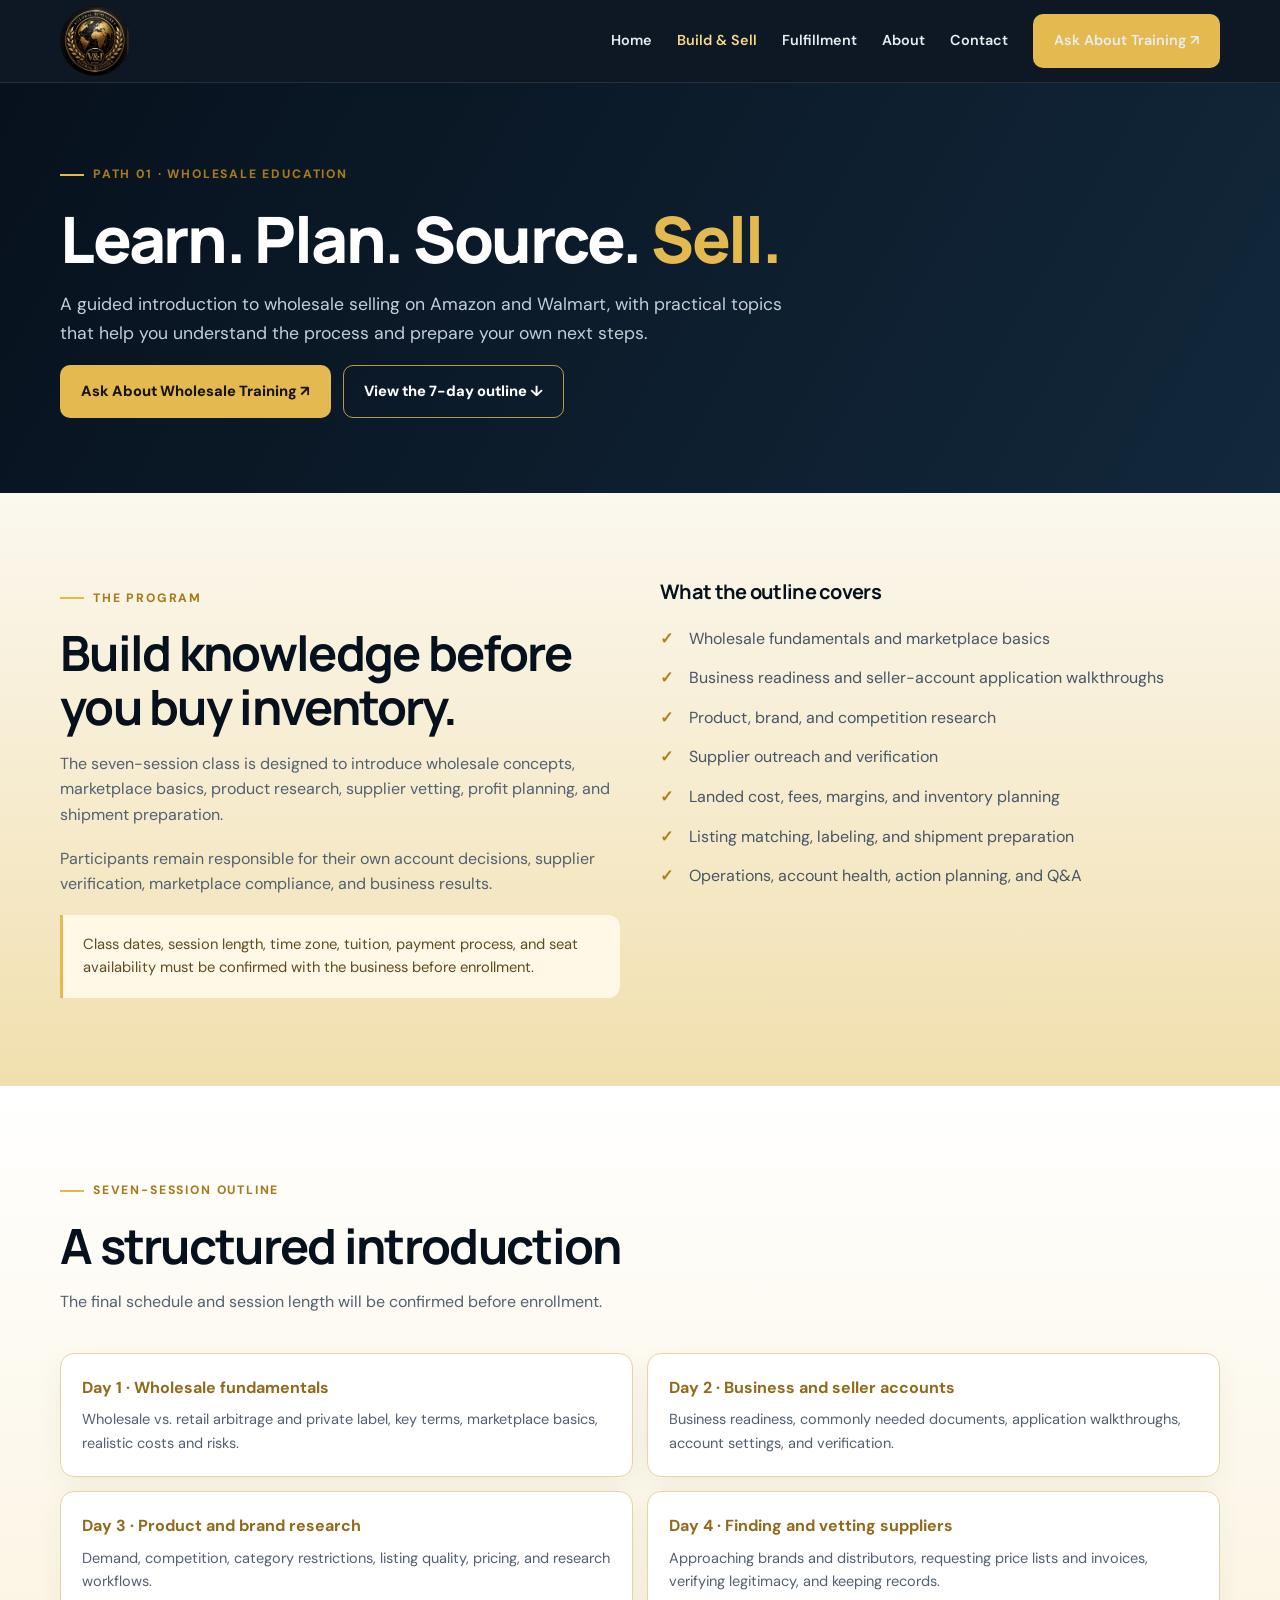
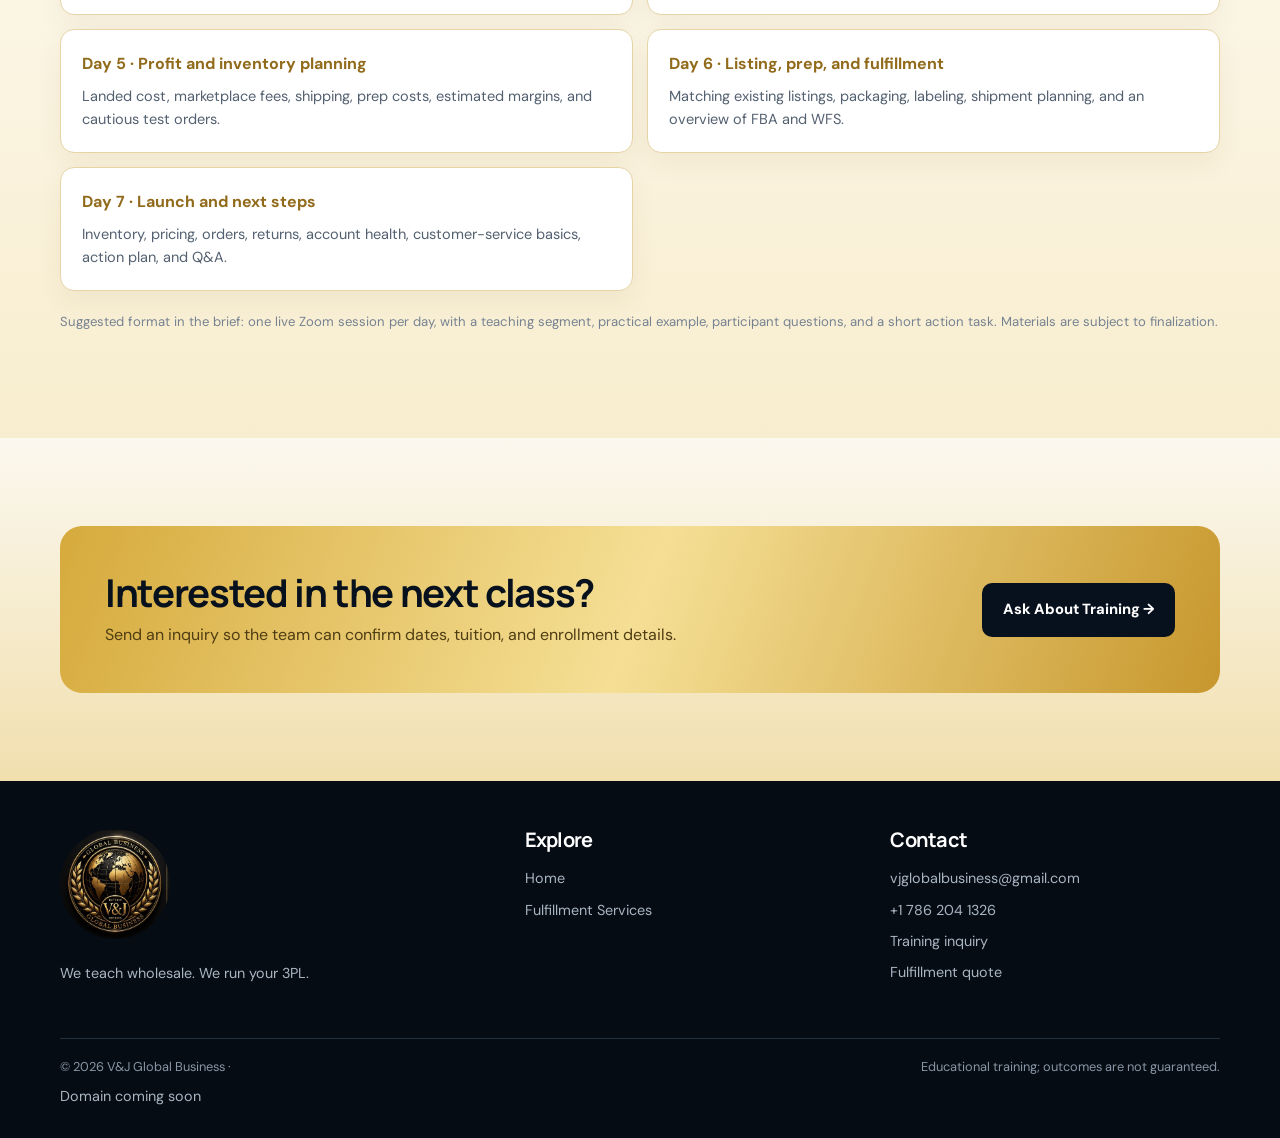
==== build-sell.html @ 7b7fcc50 "Add files via upload" ====
<!doctype html><html lang="en"><head><meta charset="utf-8"><meta name="viewport" content="width=device-width,initial-scale=1"><meta name="description" content="Explore V&J Global Business's guided seven-day wholesale education program for Amazon and Walmart sellers."><title>Build & Sell | V&J Global Business</title><link rel="icon" href="/favicon.svg" type="image/svg+xml"><link rel="stylesheet" href="/styles.css"><script defer src="/app.js"></script></head><body><header class="site-header"><div class="container nav"><a class="brand" href="/"><img src="/vj-global-business-logo.jpeg" alt="V&J Global Business"></a><button class="menu-toggle" aria-label="Open navigation" aria-expanded="false">☰</button><nav class="nav-links"><a href="/">Home</a><a class="active" href="/build-sell.html">Build & Sell</a><a href="/fulfillment.html">Fulfillment</a><a href="/about.html">About</a><a href="/contact.html">Contact</a><a class="btn btn-gold nav-cta" href="/contact.html#training-form">Ask About Training ↗</a></nav></div></header><main><section class="page-hero"><div class="container"><div class="eyebrow">Path 01 · Wholesale education</div><h1>Learn. Plan. Source. <span style="color:var(--gold)">Sell.</span></h1><p>A guided introduction to wholesale selling on Amazon and Walmart, with practical topics that help you understand the process and prepare your own next steps.</p><div class="btn-row"><a class="btn btn-gold" href="/contact.html#training-form">Ask About Wholesale Training ↗</a><a class="btn btn-outline" href="#curriculum">View the 7-day outline ↓</a></div></div></section><section class="section"><div class="container content-grid"><div><div class="eyebrow">The program</div><h2>Build knowledge before you buy inventory.</h2><p>The seven-session class is designed to introduce wholesale concepts, marketplace basics, product research, supplier vetting, profit planning, and shipment preparation.</p><p>Participants remain responsible for their own account decisions, supplier verification, marketplace compliance, and business results.</p><div class="notice">Class dates, session length, time zone, tuition, payment process, and seat availability must be confirmed with the business before enrollment.</div></div><div><h3>What the outline covers</h3><ul class="list-check"><li>Wholesale fundamentals and marketplace basics</li><li>Business readiness and seller-account application walkthroughs</li><li>Product, brand, and competition research</li><li>Supplier outreach and verification</li><li>Landed cost, fees, margins, and inventory planning</li><li>Listing matching, labeling, and shipment preparation</li><li>Operations, account health, action planning, and Q&A</li></ul></div></div></section><section id="curriculum" class="section section-white"><div class="container"><div class="section-heading"><div class="eyebrow">Seven-session outline</div><h2>A structured introduction</h2><p>The final schedule and session length will be confirmed before enrollment.</p></div><div class="day-list"><article class="day"><strong>Day 1 · Wholesale fundamentals</strong><p>Wholesale vs. retail arbitrage and private label, key terms, marketplace basics, realistic costs and risks.</p></article><article class="day"><strong>Day 2 · Business and seller accounts</strong><p>Business readiness, commonly needed documents, application walkthroughs, account settings, and verification.</p></article><article class="day"><strong>Day 3 · Product and brand research</strong><p>Demand, competition, category restrictions, listing quality, pricing, and research workflows.</p></article><article class="day"><strong>Day 4 · Finding and vetting suppliers</strong><p>Approaching brands and distributors, requesting price lists and invoices, verifying legitimacy, and keeping records.</p></article><article class="day"><strong>Day 5 · Profit and inventory planning</strong><p>Landed cost, marketplace fees, shipping, prep costs, estimated margins, and cautious test orders.</p></article><article class="day"><strong>Day 6 · Listing, prep, and fulfillment</strong><p>Matching existing listings, packaging, labeling, shipment planning, and an overview of FBA and WFS.</p></article><article class="day"><strong>Day 7 · Launch and next steps</strong><p>Inventory, pricing, orders, returns, account health, customer-service basics, action plan, and Q&A.</p></article></div><p class="small-print" style="margin-top:20px">Suggested format in the brief: one live Zoom session per day, with a teaching segment, practical example, participant questions, and a short action task. Materials are subject to finalization.</p></div></section><section class="section"><div class="container"><div class="cta-band"><div><h2>Interested in the next class?</h2><p>Send an inquiry so the team can confirm dates, tuition, and enrollment details.</p></div><a class="btn btn-dark" href="/contact.html#training-form">Ask About Training →</a></div></div></section></main><footer class="site-footer"><div class="container"><div class="footer-grid"><div><img class="footer-logo" src="/vj-global-business-logo.jpeg" alt="V&J Global Business"><p>We teach wholesale. We run your 3PL.</p></div><div><h3>Explore</h3><a href="/">Home</a><a href="/fulfillment.html">Fulfillment Services</a></div><div><h3>Contact</h3><a href="mailto:vjglobalbusiness@gmail.com">vjglobalbusiness@gmail.com</a><a href="tel:+17862041326">+1 786 204 1326</a><a href="/contact.html#training-form">Training inquiry</a><a href="/contact.html#fulfillment-form">Fulfillment quote</a></div></div><div class="footer-bottom"><span>© <span data-year>2026</span> V&J Global Business · <a href="https://Domain coming soon">Domain coming soon</a></span><span>Educational training; outcomes are not guaranteed.</span></div></div></footer></body></html>
---- styles.css ----
@import url('https://fonts.googleapis.com/css2?family=DM+Sans:wght@400;500;600;700&family=Manrope:wght@400;500;600;700;800&display=swap');
:root{--ink:#07111d;--ink2:#0c1a2a;--gold:#e4b94f;--gold2:#f6d985;--paper:#f7f7f4;--muted:#687382;--line:#e2e6e9;--white:#fff;--radius:20px;--shadow:0 18px 55px rgba(7,17,29,.12)}
*{box-sizing:border-box}html{scroll-behavior:smooth}body{margin:0;font-family:"DM Sans",Arial,sans-serif;color:var(--ink);background:var(--paper);line-height:1.6}h1,h2,h3{font-family:Manrope,Arial,sans-serif;line-height:1.12;letter-spacing:-.035em;margin:0 0 16px}h1{font-size:clamp(2.6rem,5.6vw,5.25rem);font-weight:800}h2{font-size:clamp(2rem,3.8vw,3.4rem)}h3{font-size:1.25rem}p{margin:0 0 18px;color:#536070}.container{width:min(1160px,calc(100% - 40px));margin:auto}.eyebrow{display:inline-flex;align-items:center;gap:9px;color:#a77b1d;text-transform:uppercase;font-size:.76rem;font-weight:800;letter-spacing:.15em;margin-bottom:18px}.eyebrow:before{content:"";width:24px;height:2px;background:var(--gold)}.site-header{position:sticky;top:0;z-index:20;background:rgba(7,17,29,.97);border-bottom:1px solid rgba(255,255,255,.1);backdrop-filter:blur(14px)}.nav{min-height:82px;display:flex;align-items:center;justify-content:space-between;gap:28px}.brand img{width:70px;height:70px;object-fit:contain;object-position:center;max-width:42vw;display:block;border-radius:50%}.nav-links{display:flex;align-items:center;gap:25px}.nav-links a{font-size:.9rem;color:#e8edf3;text-decoration:none;font-weight:600}.nav-links a:hover,.nav-links a.active{color:var(--gold2)}.menu-toggle{display:none;background:none;border:1px solid #526071;border-radius:10px;color:white;padding:9px 12px;font-size:1.1rem}.btn{display:inline-flex;align-items:center;justify-content:center;gap:10px;padding:14px 20px;border-radius:10px;text-decoration:none;font-weight:800;font-size:.92rem;border:1px solid transparent;cursor:pointer;transition:transform .2s,background .2s}.btn:hover{transform:translateY(-2px)}.btn-gold{background:var(--gold);color:#17140b}.btn-gold:hover{background:var(--gold2)}.btn-outline{border-color:rgba(228,185,79,.8);color:#fff;background:transparent}.btn-dark{background:var(--ink);color:#fff}.btn-row{display:flex;gap:12px;flex-wrap:wrap}.hero{position:relative;overflow:hidden;background:radial-gradient(ellipse at 78% 35%,#24364a 0%,transparent 45%),linear-gradient(115deg,#07111d,#0b1a2b 72%,#172536);color:white;padding:96px 0 82px}.hero:after{content:"";position:absolute;right:-100px;top:-120px;width:460px;height:460px;border:1px solid rgba(228,185,79,.22);border-radius:50%;box-shadow:0 0 0 55px rgba(228,185,79,.035),0 0 0 110px rgba(228,185,79,.025);pointer-events:none}.hero-grid{display:grid;grid-template-columns:1.12fr .88fr;align-items:center;gap:54px;position:relative;z-index:1}.hero h1{max-width:750px}.hero h1 span{color:var(--gold)}.hero p{font-size:1.12rem;max-width:620px;color:#c4ced9}.hero .eyebrow{color:var(--gold2)}.promise-card{border:1px solid rgba(228,185,79,.4);background:linear-gradient(140deg,rgba(255,255,255,.1),rgba(255,255,255,.035));border-radius:24px;padding:32px;box-shadow:0 30px 80px rgba(0,0,0,.18)}.promise-icon{width:56px;height:56px;display:grid;place-items:center;background:rgba(228,185,79,.13);border:1px solid rgba(228,185,79,.4);border-radius:16px;color:var(--gold);font-size:1.7rem;margin-bottom:22px}.promise-card h3{font-size:1.5rem;color:white}.promise-card p{font-size:.98rem}.promise-rule{height:1px;background:rgba(255,255,255,.15);margin:23px 0}.promise-line{display:flex;gap:10px;align-items:center;color:#edf1f5;font-size:.92rem;margin:10px 0}.check{color:var(--gold);font-weight:900}.section{padding:88px 0}.section-white{background:white}.section-dark{background:var(--ink);color:white}.section-dark p{color:#b9c4d0}.section-heading{max-width:700px;margin-bottom:38px}.section-heading.center{text-align:center;margin-left:auto;margin-right:auto}.section-heading.center .eyebrow{justify-content:center}.paths{display:grid;grid-template-columns:1fr 1fr;gap:22px}.path-card{position:relative;overflow:hidden;min-height:340px;border-radius:var(--radius);padding:34px;background:#fff;border:1px solid var(--line);box-shadow:0 8px 30px rgba(7,17,29,.04);display:flex;flex-direction:column;align-items:flex-start}.path-card.dark{background:linear-gradient(145deg,#101f30,#07111d);color:white;border-color:#1f3145}.path-card p{max-width:470px}.path-card.dark p{color:#c2ccd7}.card-icon{width:50px;height:50px;border-radius:14px;display:grid;place-items:center;background:#fff5d9;color:#8f6816;font-size:1.4rem;margin-bottom:25px}.dark .card-icon{background:rgba(228,185,79,.15);color:var(--gold)}.path-card .btn{margin-top:auto}.tag{display:inline-block;border-radius:999px;padding:6px 11px;background:#f5e9c9;color:#805b10;font-size:.72rem;font-weight:800;text-transform:uppercase;letter-spacing:.08em;margin-bottom:15px}.features{display:grid;grid-template-columns:repeat(3,1fr);gap:18px}.feature{padding:25px;border:1px solid var(--line);border-radius:16px;background:white}.feature .mini-icon{font-size:1.4rem;color:#a77b1d;margin-bottom:13px}.feature p{font-size:.94rem;margin-bottom:0}.steps{display:grid;grid-template-columns:repeat(4,1fr);gap:18px;counter-reset:step}.step{border-top:1px solid rgba(228,185,79,.5);padding-top:22px}.step:before{counter-increment:step;content:"0" counter(step);display:block;font-family:Manrope,sans-serif;font-weight:800;font-size:1.9rem;color:var(--gold);margin-bottom:12px}.step p{font-size:.9rem}.marketplace-row{display:flex;align-items:center;justify-content:center;gap:50px;flex-wrap:wrap;margin-top:35px;color:#536070;font-weight:800;font-size:1.25rem}.marketplace-row span{border-bottom:2px solid var(--gold);padding-bottom:7px}.page-hero{background:linear-gradient(120deg,#07111d,#12283b);color:white;padding:75px 0}.page-hero p{color:#c4ced9;max-width:730px;font-size:1.1rem}.page-hero h1{font-size:clamp(2.5rem,5vw,4.5rem)}.content-grid{display:grid;grid-template-columns:1fr 1fr;gap:40px;align-items:start}.list-check{list-style:none;margin:22px 0;padding:0}.list-check li{position:relative;padding:0 0 14px 29px;color:#475565}.list-check li:before{content:"✓";position:absolute;left:0;color:#ad811f;font-weight:900}.day-list{display:grid;grid-template-columns:1fr 1fr;gap:14px}.day{padding:21px;border:1px solid var(--line);border-radius:14px;background:white}.day strong{display:block;color:#916b1b;margin-bottom:8px}.day p{font-size:.91rem;margin:0}.notice{padding:18px 20px;border-left:3px solid var(--gold);background:#fff8e7;color:#5f4b20;border-radius:0 12px 12px 0;font-size:.92rem}.form-wrap{display:grid;grid-template-columns:.7fr 1.3fr;gap:34px;align-items:start}.form-intro{background:var(--ink);color:white;padding:30px;border-radius:20px}.form-intro p{color:#c1ccd8}.form-card{background:white;padding:30px;border-radius:20px;border:1px solid var(--line);box-shadow:var(--shadow)}.form-card h3{margin-bottom:8px}.form-card>p{font-size:.92rem}.form-grid{display:grid;grid-template-columns:1fr 1fr;gap:16px}.field{display:flex;flex-direction:column;gap:7px}.field.full{grid-column:1/-1}.field label{font-size:.82rem;font-weight:800;color:#334153}.field input,.field select,.field textarea{width:100%;padding:12px 13px;border:1px solid #d6dce2;border-radius:9px;background:#fff;color:var(--ink);font:inherit;font-size:.92rem}.field input:focus,.field select:focus,.field textarea:focus{outline:2px solid rgba(228,185,79,.5);border-color:#c49a35}.field textarea{min-height:110px;resize:vertical}.form-status{padding:13px 15px;border-radius:10px;margin-top:15px;font-size:.9rem;display:none}.form-status.show{display:block}.form-status.error{background:#fff0ed;color:#9e3020}.form-status.success{background:#eaf7ee;color:#17643a}.hp{position:absolute;left:-10000px;top:auto;width:1px;height:1px;overflow:hidden}.contact-cards{display:grid;grid-template-columns:1fr 1fr;gap:18px;margin-bottom:30px}.contact-card{padding:24px;border:1px solid var(--line);border-radius:15px;background:white}.contact-card p{margin-bottom:0}.about-values{display:grid;grid-template-columns:repeat(3,1fr);gap:18px}.value-card{padding:25px;background:#fff;border:1px solid var(--line);border-radius:16px}.value-card p{margin:0;font-size:.94rem}.cta-band{padding:45px;background:var(--gold);border-radius:22px;display:flex;align-items:center;justify-content:space-between;gap:25px}.cta-band h2{font-size:clamp(1.6rem,3vw,2.5rem);margin:0 0 8px}.cta-band p{margin:0;color:#4f3d13}.site-footer{background:#050c14;color:#fff;padding:48px 0 22px}.footer-grid{display:grid;grid-template-columns:1.3fr 1fr 1fr;gap:36px}.footer-logo{width:110px;height:110px;object-fit:contain;object-position:center;max-width:100%;margin-bottom:15px;border-radius:50%}.site-footer p,.site-footer a{color:#aab5c2;font-size:.9rem}.site-footer a{display:block;text-decoration:none;margin:8px 0}.site-footer a:hover{color:var(--gold)}.footer-bottom{border-top:1px solid #22303e;margin-top:35px;padding-top:18px;display:flex;justify-content:space-between;gap:20px;color:#8996a5;font-size:.8rem}.small-print{font-size:.82rem;color:#768291}.mobile-only{display:none}
@media(max-width:900px){.nav-links{gap:14px}.nav-links a{font-size:.82rem}.nav .btn{padding:11px 13px}.hero-grid{grid-template-columns:1fr;gap:32px}.promise-card{max-width:600px}.features{grid-template-columns:1fr 1fr}.steps{grid-template-columns:1fr 1fr}.form-wrap{grid-template-columns:1fr}.footer-grid{grid-template-columns:1fr 1fr}.footer-grid>div:first-child{grid-column:1/-1}}
@media(max-width:680px){.container{width:min(100% - 30px,1160px)}.nav{min-height:72px;flex-wrap:wrap}.brand img{width:62px;height:62px}.menu-toggle{display:block}.nav-links{display:none;width:100%;flex-direction:column;align-items:stretch;padding:0 0 16px;gap:0}.nav-links.open{display:flex}.nav-links a{padding:11px 4px;border-top:1px solid rgba(255,255,255,.09);font-size:.95rem}.nav-links .nav-cta{display:none}.hero{padding:65px 0 58px}.hero-grid{gap:30px}.hero h1{font-size:2.7rem}.hero p{font-size:1rem}.promise-card{padding:24px}.section{padding:62px 0}.paths,.content-grid,.day-list,.contact-cards,.about-values{grid-template-columns:1fr}.path-card{min-height:310px;padding:26px}.features{grid-template-columns:1fr}.steps{grid-template-columns:1fr 1fr;gap:22px}.form-card,.form-intro{padding:22px}.form-grid{grid-template-columns:1fr}.field.full{grid-column:auto}.cta-band{padding:28px;align-items:flex-start;flex-direction:column}.footer-grid{grid-template-columns:1fr}.footer-grid>div:first-child{grid-column:auto}.footer-bottom{flex-direction:column}.page-hero{padding:58px 0}.marketplace-row{gap:22px;font-size:1rem}}

/* V&J Global Business luxury black-and-gold finishing */
.section:not(.section-white):not(.section-dark){background:linear-gradient(180deg,#fbf8ef 0%,#f1dfae 100%)}
.section-white{background:linear-gradient(180deg,#ffffff 0%,#f8edce 100%)}
.feature,.contact-card,.value-card,.day{box-shadow:0 10px 28px rgba(90,62,12,.06);border-color:#e5d4a6}
.cta-band{background:linear-gradient(110deg,#d6aa3c 0%,#f5df95 50%,#c7972d 100%)}
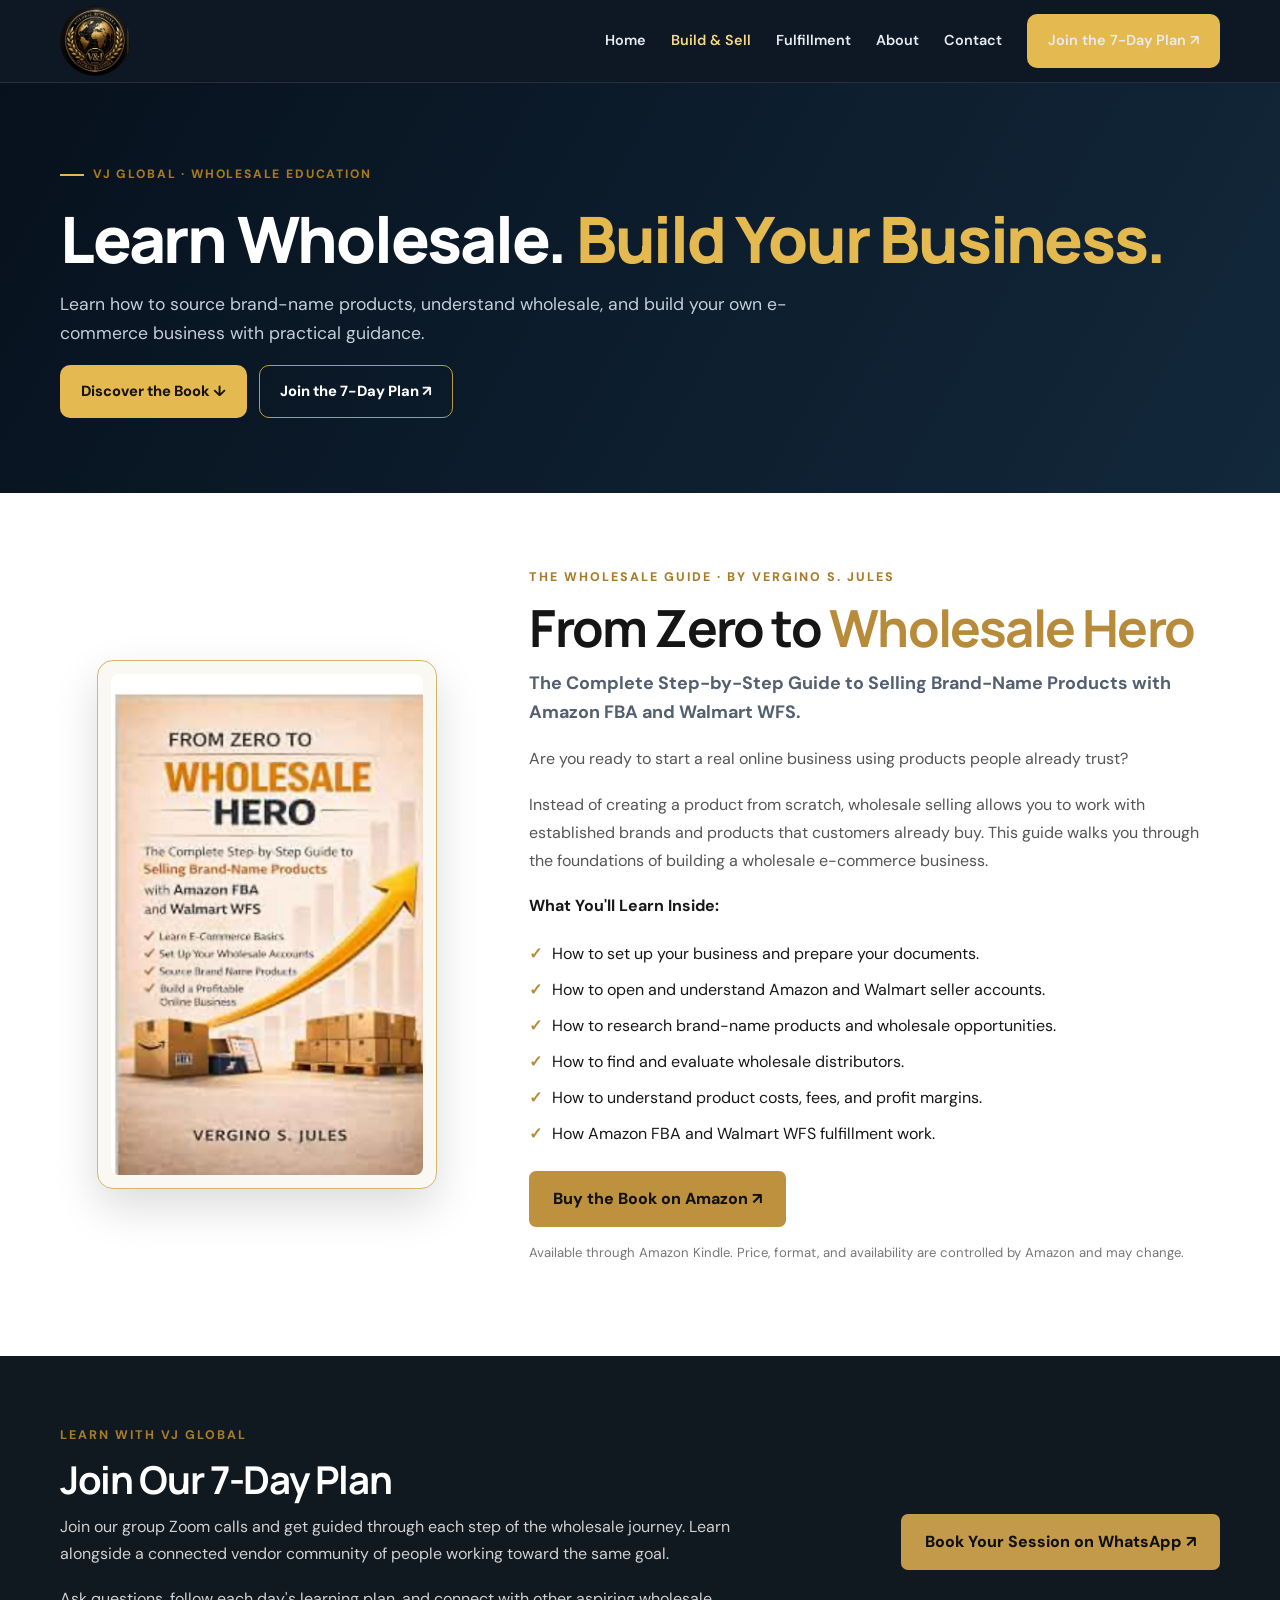
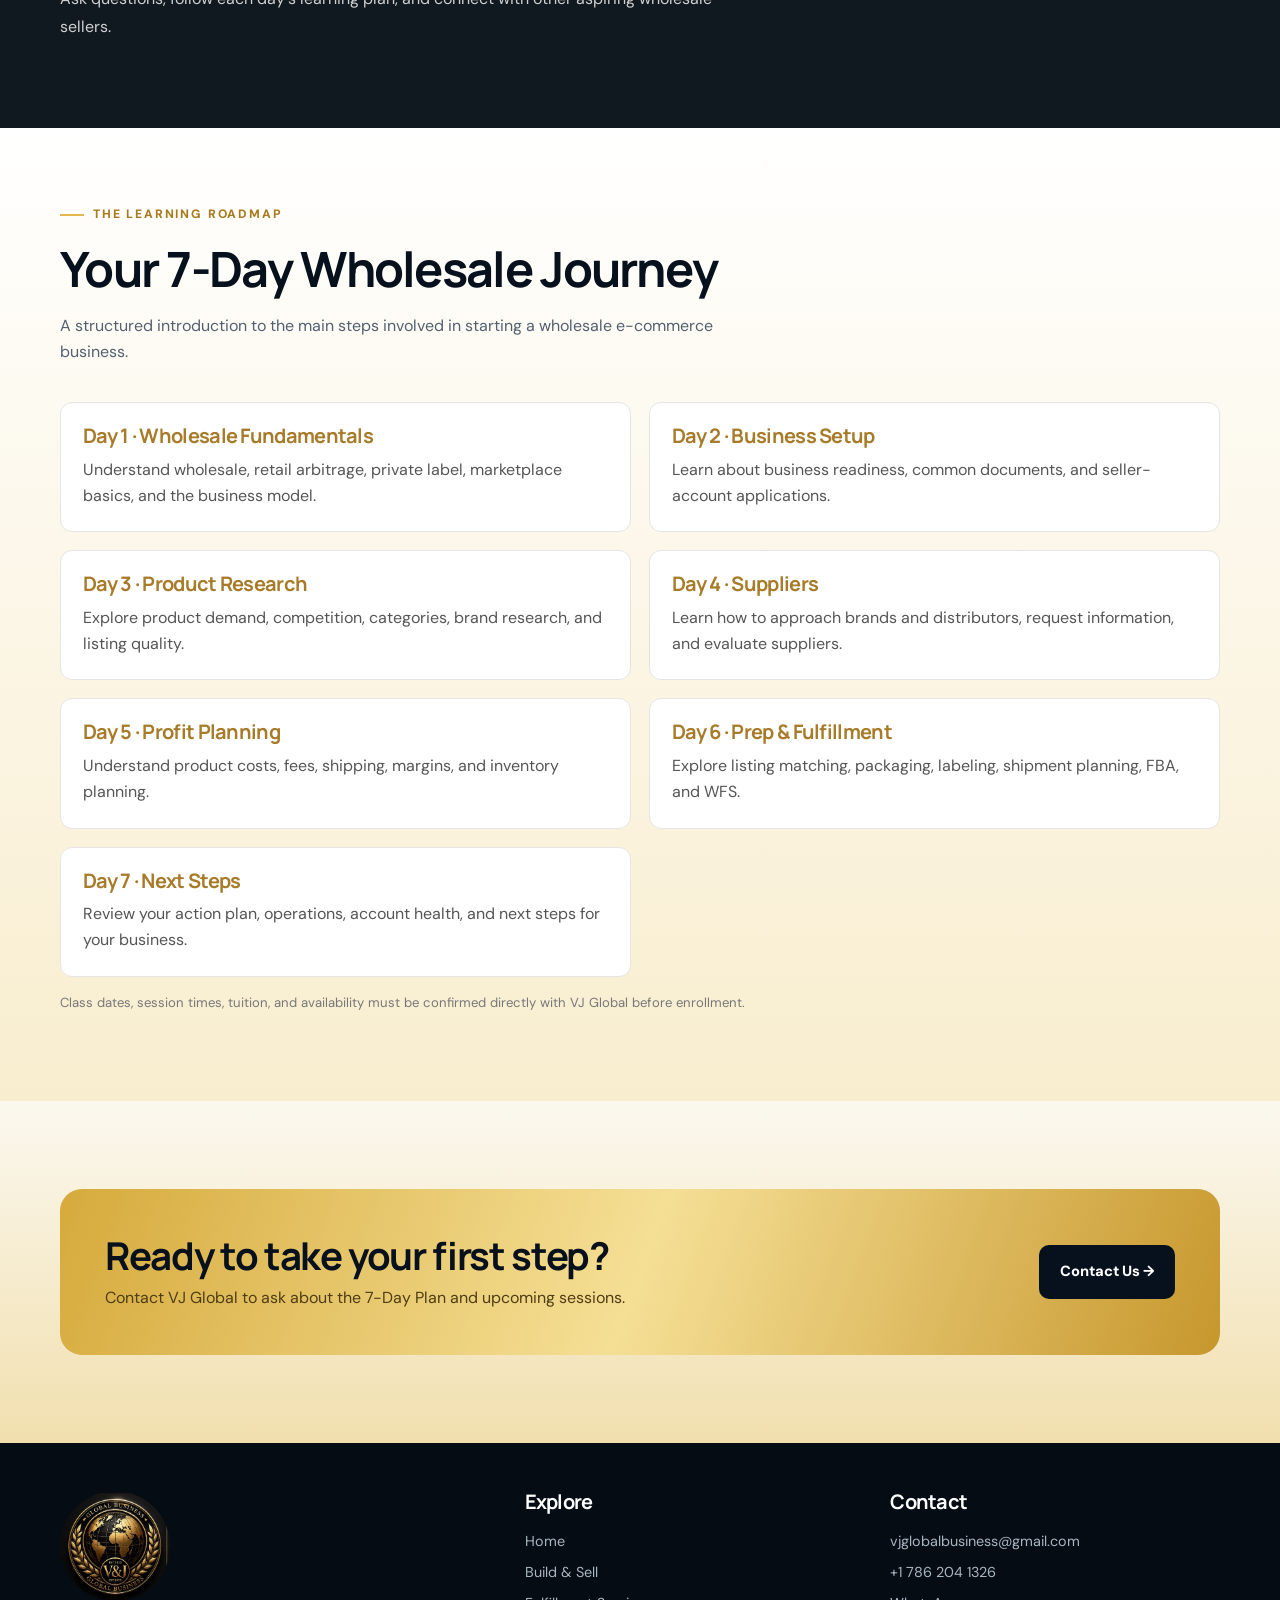
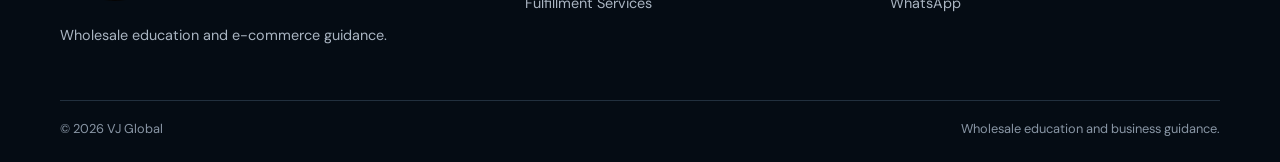
==== commit ecb32a35: "Update build-sell.html" ====
--- a/build-sell.html
+++ b/build-sell.html
@@ -1 +1,477 @@
-<!doctype html><html lang="en"><head><meta charset="utf-8"><meta name="viewport" content="width=device-width,initial-scale=1"><meta name="description" content="Explore V&J Global Business's guided seven-day wholesale education program for Amazon and Walmart sellers."><title>Build & Sell | V&J Global Business</title><link rel="icon" href="/favicon.svg" type="image/svg+xml"><link rel="stylesheet" href="/styles.css"><script defer src="/app.js"></script></head><body><header class="site-header"><div class="container nav"><a class="brand" href="/"><img src="/vj-global-business-logo.jpeg" alt="V&J Global Business"></a><button class="menu-toggle" aria-label="Open navigation" aria-expanded="false">☰</button><nav class="nav-links"><a href="/">Home</a><a class="active" href="/build-sell.html">Build & Sell</a><a href="/fulfillment.html">Fulfillment</a><a href="/about.html">About</a><a href="/contact.html">Contact</a><a class="btn btn-gold nav-cta" href="/contact.html#training-form">Ask About Training ↗</a></nav></div></header><main><section class="page-hero"><div class="container"><div class="eyebrow">Path 01 · Wholesale education</div><h1>Learn. Plan. Source. <span style="color:var(--gold)">Sell.</span></h1><p>A guided introduction to wholesale selling on Amazon and Walmart, with practical topics that help you understand the process and prepare your own next steps.</p><div class="btn-row"><a class="btn btn-gold" href="/contact.html#training-form">Ask About Wholesale Training ↗</a><a class="btn btn-outline" href="#curriculum">View the 7-day outline ↓</a></div></div></section><section class="section"><div class="container content-grid"><div><div class="eyebrow">The program</div><h2>Build knowledge before you buy inventory.</h2><p>The seven-session class is designed to introduce wholesale concepts, marketplace basics, product research, supplier vetting, profit planning, and shipment preparation.</p><p>Participants remain responsible for their own account decisions, supplier verification, marketplace compliance, and business results.</p><div class="notice">Class dates, session length, time zone, tuition, payment process, and seat availability must be confirmed with the business before enrollment.</div></div><div><h3>What the outline covers</h3><ul class="list-check"><li>Wholesale fundamentals and marketplace basics</li><li>Business readiness and seller-account application walkthroughs</li><li>Product, brand, and competition research</li><li>Supplier outreach and verification</li><li>Landed cost, fees, margins, and inventory planning</li><li>Listing matching, labeling, and shipment preparation</li><li>Operations, account health, action planning, and Q&A</li></ul></div></div></section><section id="curriculum" class="section section-white"><div class="container"><div class="section-heading"><div class="eyebrow">Seven-session outline</div><h2>A structured introduction</h2><p>The final schedule and session length will be confirmed before enrollment.</p></div><div class="day-list"><article class="day"><strong>Day 1 · Wholesale fundamentals</strong><p>Wholesale vs. retail arbitrage and private label, key terms, marketplace basics, realistic costs and risks.</p></article><article class="day"><strong>Day 2 · Business and seller accounts</strong><p>Business readiness, commonly needed documents, application walkthroughs, account settings, and verification.</p></article><article class="day"><strong>Day 3 · Product and brand research</strong><p>Demand, competition, category restrictions, listing quality, pricing, and research workflows.</p></article><article class="day"><strong>Day 4 · Finding and vetting suppliers</strong><p>Approaching brands and distributors, requesting price lists and invoices, verifying legitimacy, and keeping records.</p></article><article class="day"><strong>Day 5 · Profit and inventory planning</strong><p>Landed cost, marketplace fees, shipping, prep costs, estimated margins, and cautious test orders.</p></article><article class="day"><strong>Day 6 · Listing, prep, and fulfillment</strong><p>Matching existing listings, packaging, labeling, shipment planning, and an overview of FBA and WFS.</p></article><article class="day"><strong>Day 7 · Launch and next steps</strong><p>Inventory, pricing, orders, returns, account health, customer-service basics, action plan, and Q&A.</p></article></div><p class="small-print" style="margin-top:20px">Suggested format in the brief: one live Zoom session per day, with a teaching segment, practical example, participant questions, and a short action task. Materials are subject to finalization.</p></div></section><section class="section"><div class="container"><div class="cta-band"><div><h2>Interested in the next class?</h2><p>Send an inquiry so the team can confirm dates, tuition, and enrollment details.</p></div><a class="btn btn-dark" href="/contact.html#training-form">Ask About Training →</a></div></div></section></main><footer class="site-footer"><div class="container"><div class="footer-grid"><div><img class="footer-logo" src="/vj-global-business-logo.jpeg" alt="V&J Global Business"><p>We teach wholesale. We run your 3PL.</p></div><div><h3>Explore</h3><a href="/">Home</a><a href="/fulfillment.html">Fulfillment Services</a></div><div><h3>Contact</h3><a href="mailto:vjglobalbusiness@gmail.com">vjglobalbusiness@gmail.com</a><a href="tel:+17862041326">+1 786 204 1326</a><a href="/contact.html#training-form">Training inquiry</a><a href="/contact.html#fulfillment-form">Fulfillment quote</a></div></div><div class="footer-bottom"><span>© <span data-year>2026</span> V&J Global Business · <a href="https://Domain coming soon">Domain coming soon</a></span><span>Educational training; outcomes are not guaranteed.</span></div></div></footer></body></html>+
+<!DOCTYPE html>
+<html lang="en">
+<head>
+  <meta charset="UTF-8">
+  <meta name="viewport" content="width=device-width, initial-scale=1.0">
+  <meta name="description" content="Learn wholesale selling with VJ Global and discover From Zero to Wholesale Hero by Vergino S. Jules.">
+  <title>Build & Sell | VJ Global</title>
+  <link rel="icon" href="/favicon.svg" type="image/svg+xml">
+  <link rel="stylesheet" href="/styles.css">
+  <script defer src="/app.js"></script>
+
+  <style>
+    .book-section {
+      padding: 75px 0;
+      background: #fff;
+      color: #171717;
+    }
+
+    .book-layout {
+      display: grid;
+      grid-template-columns: minmax(220px, .75fr) minmax(0, 1.25fr);
+      gap: 55px;
+      align-items: center;
+    }
+
+    .book-image-frame {
+      max-width: 340px;
+      margin: auto;
+      padding: 13px;
+      border: 1px solid #d6b66d;
+      border-radius: 16px;
+      background: #faf8f3;
+      box-shadow: 0 18px 45px rgba(0,0,0,.14);
+    }
+
+    .book-image {
+      display: block;
+      width: 100%;
+      height: auto;
+      border-radius: 8px;
+    }
+
+    .book-label {
+      color: #a77b29;
+      font-size: .78rem;
+      font-weight: 800;
+      letter-spacing: 2px;
+      text-transform: uppercase;
+      margin-bottom: 12px;
+    }
+
+    .book-details h2 {
+      font-size: clamp(2rem, 4vw, 3.2rem);
+      line-height: 1.08;
+      margin: 0 0 14px;
+      color: #151515;
+    }
+
+    .book-details h2 span {
+      color: #b78b39;
+    }
+
+    .book-subtitle {
+      font-size: 1.12rem;
+      line-height: 1.6;
+      font-weight: 700;
+      margin-bottom: 18px;
+    }
+
+    .book-description {
+      color: #555;
+      line-height: 1.75;
+      font-size: 1rem;
+    }
+
+    .book-list {
+      display: grid;
+      gap: 12px;
+      margin: 24px 0;
+      padding: 0;
+      list-style: none;
+    }
+
+    .book-list li {
+      display: flex;
+      gap: 10px;
+      line-height: 1.5;
+    }
+
+    .book-list li::before {
+      content: "✓";
+      color: #b78b39;
+      font-weight: 900;
+    }
+
+    .book-actions {
+      display: flex;
+      flex-wrap: wrap;
+      gap: 14px;
+      align-items: center;
+      margin-top: 25px;
+    }
+
+    .book-amazon-button {
+      display: inline-flex;
+      justify-content: center;
+      align-items: center;
+      padding: 15px 24px;
+      border-radius: 7px;
+      background: #bd913d;
+      color: #111;
+      text-decoration: none;
+      font-weight: 800;
+      transition: .2s ease;
+    }
+
+    .book-amazon-button:hover {
+      background: #d5ad61;
+      transform: translateY(-2px);
+    }
+
+    .book-note {
+      color: #777;
+      font-size: .82rem;
+      margin-top: 15px;
+    }
+
+    .seven-day-section {
+      padding: 70px 0;
+      background: #101820;
+      color: white;
+    }
+
+    .seven-day-inner {
+      display: grid;
+      grid-template-columns: 1fr auto;
+      gap: 30px;
+      align-items: center;
+    }
+
+    .seven-day-inner h2 {
+      font-size: clamp(1.8rem, 3vw, 2.6rem);
+      margin: 0 0 12px;
+    }
+
+    .seven-day-inner p {
+      color: #d0d0d0;
+      line-height: 1.7;
+      max-width: 680px;
+    }
+
+    .seven-day-button {
+      display: inline-block;
+      padding: 15px 24px;
+      background: #c39a4a;
+      color: #101010;
+      border-radius: 7px;
+      text-decoration: none;
+      font-weight: 800;
+      white-space: nowrap;
+    }
+
+    .curriculum-section {
+      padding: 70px 0;
+    }
+
+    .curriculum-grid {
+      display: grid;
+      grid-template-columns: repeat(2, minmax(0, 1fr));
+      gap: 18px;
+      margin-top: 30px;
+    }
+
+    .curriculum-card {
+      padding: 22px;
+      border: 1px solid #e5e5e5;
+      border-radius: 12px;
+      background: #fff;
+    }
+
+    .curriculum-card h3 {
+      margin: 0 0 9px;
+      color: #a77b29;
+    }
+
+    .curriculum-card p {
+      margin: 0;
+      line-height: 1.65;
+      color: #555;
+    }
+
+    @media (max-width: 760px) {
+      .book-section {
+        padding: 48px 0;
+      }
+
+      .book-layout {
+        grid-template-columns: 1fr;
+        gap: 30px;
+      }
+
+      .book-image-frame {
+        max-width: 245px;
+      }
+
+      .book-details {
+        text-align: left;
+      }
+
+      .book-actions {
+        flex-direction: column;
+        align-items: stretch;
+      }
+
+      .book-amazon-button {
+        width: 100%;
+        box-sizing: border-box;
+      }
+
+      .seven-day-inner {
+        grid-template-columns: 1fr;
+      }
+
+      .seven-day-button {
+        text-align: center;
+      }
+
+      .curriculum-grid {
+        grid-template-columns: 1fr;
+      }
+    }
+  </style>
+</head>
+
+<body>
+
+<header class="site-header">
+  <div class="container nav">
+    <a class="brand" href="/">
+      <img src="/vj-global-business-logo.jpeg" alt="VJ Global">
+    </a>
+
+    <button class="menu-toggle" aria-label="Open navigation" aria-expanded="false">☰</button>
+
+    <nav class="nav-links">
+      <a href="/">Home</a>
+      <a class="active" href="/build-sell.html">Build & Sell</a>
+      <a href="/fulfillment.html">Fulfillment</a>
+      <a href="/about.html">About</a>
+      <a href="/contact.html">Contact</a>
+      <a class="btn btn-gold nav-cta" href="#seven-day-plan">Join the 7-Day Plan ↗</a>
+    </nav>
+  </div>
+</header>
+
+<main>
+
+  <section class="page-hero">
+    <div class="container">
+      <div class="eyebrow">VJ GLOBAL · WHOLESALE EDUCATION</div>
+      <h1>Learn Wholesale. <span style="color:var(--gold)">Build Your Business.</span></h1>
+      <p>
+        Learn how to source brand-name products, understand wholesale,
+        and build your own e-commerce business with practical guidance.
+      </p>
+      <div class="btn-row">
+        <a class="btn btn-gold" href="#the-book">Discover the Book ↓</a>
+        <a class="btn btn-outline" href="#seven-day-plan">Join the 7-Day Plan ↗</a>
+      </div>
+    </div>
+  </section>
+
+  <!-- BOOK FEATURE -->
+  <section class="book-section" id="the-book">
+    <div class="container book-layout">
+
+      <div class="book-image-frame">
+        <img
+          class="book-image"
+          src="/wholesale-hero-book-cover.jpg"
+          alt="From Zero to Wholesale Hero by Vergino S. Jules"
+        >
+      </div>
+
+      <div class="book-details">
+        <div class="book-label">THE WHOLESALE GUIDE · BY VERGINO S. JULES</div>
+
+        <h2>
+          From Zero to <span>Wholesale Hero</span>
+        </h2>
+
+        <p class="book-subtitle">
+          The Complete Step-by-Step Guide to Selling Brand-Name Products
+          with Amazon FBA and Walmart WFS.
+        </p>
+
+        <p class="book-description">
+          Are you ready to start a real online business using products
+          people already trust?
+        </p>
+
+        <p class="book-description">
+          Instead of creating a product from scratch, wholesale selling
+          allows you to work with established brands and products that
+          customers already buy. This guide walks you through the
+          foundations of building a wholesale e-commerce business.
+        </p>
+
+        <strong>What You'll Learn Inside:</strong>
+
+        <ul class="book-list">
+          <li>How to set up your business and prepare your documents.</li>
+          <li>How to open and understand Amazon and Walmart seller accounts.</li>
+          <li>How to research brand-name products and wholesale opportunities.</li>
+          <li>How to find and evaluate wholesale distributors.</li>
+          <li>How to understand product costs, fees, and profit margins.</li>
+          <li>How Amazon FBA and Walmart WFS fulfillment work.</li>
+        </ul>
+
+        <div class="book-actions">
+          <a
+            class="book-amazon-button"
+            href="https://www.amazon.com/Zero-Wholesale-Hero-Step-Step-ebook/dp/B0GV1ZJHMV/ref=mp_s_a_1_1?crid=3EC4OVQ7HB9Z8&amp;dib=eyJ2IjoiMSJ9.Wj_ai1JTJXx-0WnWRTPoKA.k0r1mclrSI6JaK5FAH4jgE9EDdtq0wYqSMR7bb4x31A&amp;dib_tag=se&amp;keywords=from+zero+to+wholesale+hero&amp;qid=1793918140&amp;sprefix=from+zero+to+wholesale+hero%2Caps%2C124&amp;sr=8-1"
+            target="_blank"
+            rel="noopener noreferrer"
+          >
+            Buy the Book on Amazon ↗
+          </a>
+        </div>
+
+        <p class="book-note">
+          Available through Amazon Kindle. Price, format, and availability
+          are controlled by Amazon and may change.
+        </p>
+      </div>
+
+    </div>
+  </section>
+
+  <!-- 7 DAY GROUP PLAN -->
+  <section class="seven-day-section" id="seven-day-plan">
+    <div class="container seven-day-inner">
+      <div>
+        <div class="book-label">LEARN WITH VJ GLOBAL</div>
+        <h2>Join Our 7-Day Plan</h2>
+        <p>
+          Join our group Zoom calls and get guided through each step
+          of the wholesale journey. Learn alongside a connected vendor
+          community of people working toward the same goal.
+        </p>
+        <p>
+          Ask questions, follow each day's learning plan, and connect
+          with other aspiring wholesale sellers.
+        </p>
+      </div>
+
+      <a
+        class="seven-day-button"
+        href="https://wa.me/17862041326?text=Hello%20VJ%20Global%2C%20I%20want%20to%20book%20a%20session%20for%20the%207-Day%20Wholesale%20Plan."
+        target="_blank"
+        rel="noopener noreferrer"
+      >
+        Book Your Session on WhatsApp ↗
+      </a>
+    </div>
+  </section>
+
+  <!-- CURRICULUM -->
+  <section class="curriculum-section section-white" id="curriculum">
+    <div class="container">
+      <div class="section-heading">
+        <div class="eyebrow">THE LEARNING ROADMAP</div>
+        <h2>Your 7-Day Wholesale Journey</h2>
+        <p>
+          A structured introduction to the main steps involved
+          in starting a wholesale e-commerce business.
+        </p>
+      </div>
+
+      <div class="curriculum-grid">
+        <article class="curriculum-card">
+          <h3>Day 1 · Wholesale Fundamentals</h3>
+          <p>Understand wholesale, retail arbitrage, private label, marketplace basics, and the business model.</p>
+        </article>
+
+        <article class="curriculum-card">
+          <h3>Day 2 · Business Setup</h3>
+          <p>Learn about business readiness, common documents, and seller-account applications.</p>
+        </article>
+
+        <article class="curriculum-card">
+          <h3>Day 3 · Product Research</h3>
+          <p>Explore product demand, competition, categories, brand research, and listing quality.</p>
+        </article>
+
+        <article class="curriculum-card">
+          <h3>Day 4 · Suppliers</h3>
+          <p>Learn how to approach brands and distributors, request information, and evaluate suppliers.</p>
+        </article>
+
+        <article class="curriculum-card">
+          <h3>Day 5 · Profit Planning</h3>
+          <p>Understand product costs, fees, shipping, margins, and inventory planning.</p>
+        </article>
+
+        <article class="curriculum-card">
+          <h3>Day 6 · Prep & Fulfillment</h3>
+          <p>Explore listing matching, packaging, labeling, shipment planning, FBA, and WFS.</p>
+        </article>
+
+        <article class="curriculum-card">
+          <h3>Day 7 · Next Steps</h3>
+          <p>Review your action plan, operations, account health, and next steps for your business.</p>
+        </article>
+      </div>
+
+      <p class="book-note">
+        Class dates, session times, tuition, and availability must be
+        confirmed directly with VJ Global before enrollment.
+      </p>
+    </div>
+  </section>
+
+  <section class="section">
+    <div class="container">
+      <div class="cta-band">
+        <div>
+          <h2>Ready to take your first step?</h2>
+          <p>Contact VJ Global to ask about the 7-Day Plan and upcoming sessions.</p>
+        </div>
+        <a
+          class="btn btn-dark"
+          href="https://wa.me/17862041326?text=Hello%20VJ%20Global%2C%20I%20am%20interested%20in%20the%207-Day%20Plan."
+          target="_blank"
+          rel="noopener noreferrer"
+        >
+          Contact Us →
+        </a>
+      </div>
+    </div>
+  </section>
+
+</main>
+
+<footer class="site-footer">
+  <div class="container">
+    <div class="footer-grid">
+      <div>
+        <img class="footer-logo" src="/vj-global-business-logo.jpeg" alt="VJ Global">
+        <p>Wholesale education and e-commerce guidance.</p>
+      </div>
+
+      <div>
+        <h3>Explore</h3>
+        <a href="/">Home</a>
+        <a href="/build-sell.html">Build & Sell</a>
+        <a href="/fulfillment.html">Fulfillment Services</a>
+      </div>
+
+      <div>
+        <h3>Contact</h3>
+        <a href="mailto:vjglobalbusiness@gmail.com">vjglobalbusiness@gmail.com</a>
+        <a href="tel:+17862041326">+1 786 204 1326</a>
+        <a href="https://wa.me/17862041326" target="_blank" rel="noopener noreferrer">WhatsApp</a>
+      </div>
+    </div>
+
+    <div class="footer-bottom">
+      <span>© <span data-year>2026</span> VJ Global</span>
+      <span>Wholesale education and business guidance.</span>
+    </div>
+  </div>
+</footer>
+
+</body>
+</html>
